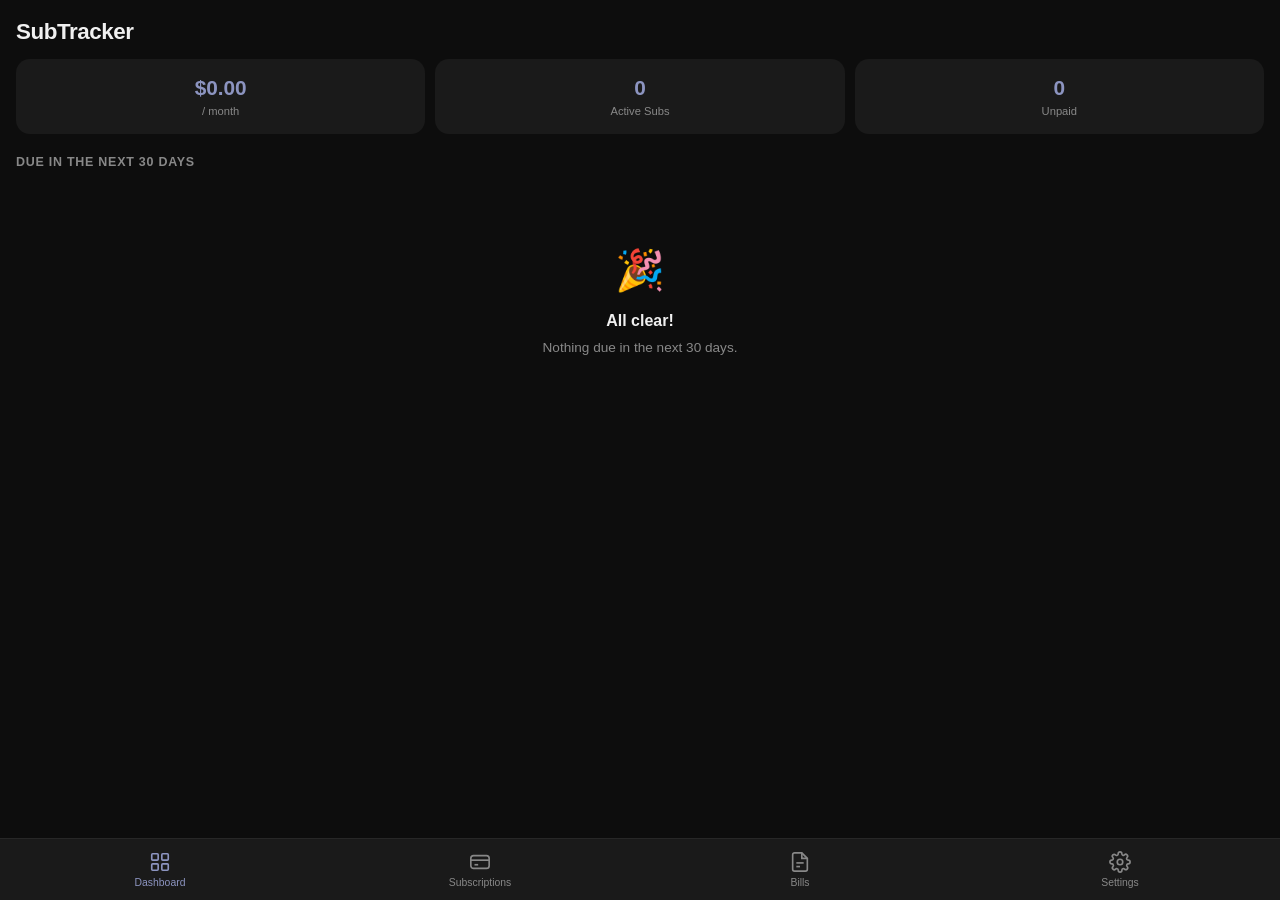
==== subscription_tracker/index.html @ 9bfac3a9 "Add subscription_tracker: vanilla JS PWA for tracking subscriptions and bills - Dashboard with 30-da" ====
<!DOCTYPE html>
<html lang="en">
<head>
  <meta charset="UTF-8">
  <meta name="viewport" content="width=device-width, initial-scale=1, viewport-fit=cover">
  <meta name="description" content="Track subscriptions and bills — never miss a payment">
  <meta name="theme-color" content="#0d0d0d">
  <meta name="apple-mobile-web-app-capable" content="yes">
  <meta name="apple-mobile-web-app-status-bar-style" content="black-translucent">
  <meta name="mobile-web-app-capable" content="yes">
  <link rel="manifest" href="manifest.json">
  <link rel="apple-touch-icon" href="icon-192.svg">
  <link rel="stylesheet" href="styles.css">
  <title>SubTracker</title>
</head>
<body>

  <div id="app"></div>

  <nav id="bottom-nav">
    <!-- Dashboard -->
    <button class="nav-btn active" data-view="dashboard" onclick="navigate('dashboard')">
      <svg viewBox="0 0 24 24" fill="none" stroke="currentColor">
        <rect x="3" y="3" width="7" height="7" rx="1"/>
        <rect x="14" y="3" width="7" height="7" rx="1"/>
        <rect x="3" y="14" width="7" height="7" rx="1"/>
        <rect x="14" y="14" width="7" height="7" rx="1"/>
      </svg>
      Dashboard
    </button>

    <!-- Subscriptions -->
    <button class="nav-btn" data-view="subscriptions" onclick="navigate('subscriptions')">
      <svg viewBox="0 0 24 24" fill="none" stroke="currentColor">
        <rect x="2" y="5" width="20" height="14" rx="3"/>
        <line x1="2" y1="10" x2="22" y2="10"/>
        <line x1="6" y1="15" x2="10" y2="15"/>
      </svg>
      Subscriptions
    </button>

    <!-- Bills -->
    <button class="nav-btn" data-view="bills" onclick="navigate('bills')">
      <svg viewBox="0 0 24 24" fill="none" stroke="currentColor">
        <path d="M14 2H6a2 2 0 0 0-2 2v16a2 2 0 0 0 2 2h12a2 2 0 0 0 2-2V8z"/>
        <polyline points="14 2 14 8 20 8"/>
        <line x1="8" y1="13" x2="16" y2="13"/>
        <line x1="8" y1="17" x2="12" y2="17"/>
      </svg>
      Bills
    </button>

    <!-- Settings -->
    <button class="nav-btn" data-view="settings" onclick="navigate('settings')">
      <svg viewBox="0 0 24 24" fill="none" stroke="currentColor">
        <circle cx="12" cy="12" r="3"/>
        <path d="M19.4 15a1.65 1.65 0 0 0 .33 1.82l.06.06a2 2 0 0 1-2.83 2.83l-.06-.06a1.65 1.65 0 0 0-1.82-.33 1.65 1.65 0 0 0-1 1.51V21a2 2 0 0 1-4 0v-.09A1.65 1.65 0 0 0 9 19.4a1.65 1.65 0 0 0-1.82.33l-.06.06a2 2 0 0 1-2.83-2.83l.06-.06A1.65 1.65 0 0 0 4.68 15a1.65 1.65 0 0 0-1.51-1H3a2 2 0 0 1 0-4h.09A1.65 1.65 0 0 0 4.6 9a1.65 1.65 0 0 0-.33-1.82l-.06-.06a2 2 0 0 1 2.83-2.83l.06.06A1.65 1.65 0 0 0 9 4.68a1.65 1.65 0 0 0 1-1.51V3a2 2 0 0 1 4 0v.09a1.65 1.65 0 0 0 1 1.51 1.65 1.65 0 0 0 1.82-.33l.06-.06a2 2 0 0 1 2.83 2.83l-.06.06A1.65 1.65 0 0 0 19.4 9a1.65 1.65 0 0 0 1.51 1H21a2 2 0 0 1 0 4h-.09a1.65 1.65 0 0 0-1.51 1z"/>
      </svg>
      Settings
    </button>
  </nav>

  <script src="app.js"></script>
</body>
</html>
---- subscription_tracker/styles.css ----
/* ── Reset & Base ──────────────────────────────── */
*, *::before, *::after { box-sizing: border-box; margin: 0; padding: 0; }

:root {
  --bg: #0d0d0d;
  --surface: #1a1a1a;
  --surface2: #242424;
  --accent: #8C94C0;
  --accent-dim: rgba(140,148,192,0.15);
  --text: #f0f0f0;
  --muted: #888;
  --danger: #e05c5c;
  --success: #4caf82;
  --warn: #e0a040;
  --radius: 14px;
  --radius-sm: 8px;
  --nav-h: 62px;
}

html, body {
  height: 100%;
  background: var(--bg);
  color: var(--text);
  font-family: -apple-system, BlinkMacSystemFont, 'Segoe UI', sans-serif;
  font-size: 16px;
  line-height: 1.4;
  -webkit-font-smoothing: antialiased;
}

body {
  overscroll-behavior: none;
}

/* ── Layout ────────────────────────────────────── */
#app {
  padding-bottom: calc(var(--nav-h) + env(safe-area-inset-bottom));
  min-height: 100vh;
}

.page {
  padding: 0 16px 24px;
}

.page-header {
  position: sticky;
  top: 0;
  z-index: 10;
  background: var(--bg);
  padding: 16px 0 12px;
  display: flex;
  align-items: center;
  justify-content: space-between;
  gap: 8px;
}

.page-title {
  font-size: 1.4rem;
  font-weight: 700;
  letter-spacing: -0.02em;
}

/* ── Bottom Nav ────────────────────────────────── */
#bottom-nav {
  position: fixed;
  bottom: 0;
  left: 0;
  right: 0;
  z-index: 100;
  background: var(--surface);
  border-top: 1px solid rgba(255,255,255,0.06);
  display: grid;
  grid-template-columns: repeat(4, 1fr);
  height: calc(var(--nav-h) + env(safe-area-inset-bottom));
  padding-bottom: env(safe-area-inset-bottom);
}

.nav-btn {
  display: flex;
  flex-direction: column;
  align-items: center;
  justify-content: center;
  gap: 4px;
  background: none;
  border: none;
  color: var(--muted);
  font-size: 0.65rem;
  font-weight: 500;
  cursor: pointer;
  padding: 8px 0;
  transition: color 0.15s;
  -webkit-tap-highlight-color: transparent;
}

.nav-btn svg {
  width: 22px;
  height: 22px;
  stroke-width: 1.8;
  flex-shrink: 0;
}

.nav-btn.active {
  color: var(--accent);
}

/* ── Buttons ───────────────────────────────────── */
button { cursor: pointer; font-family: inherit; }

.btn-primary {
  background: var(--accent);
  color: #fff;
  border: none;
  border-radius: var(--radius-sm);
  padding: 10px 18px;
  font-size: 0.9rem;
  font-weight: 600;
  transition: opacity 0.15s;
}
.btn-primary:active { opacity: 0.8; }

.btn-secondary {
  background: var(--surface2);
  color: var(--text);
  border: none;
  border-radius: var(--radius-sm);
  padding: 10px 18px;
  font-size: 0.9rem;
  font-weight: 500;
}

.btn-ghost {
  background: none;
  color: var(--muted);
  border: none;
  border-radius: var(--radius-sm);
  padding: 8px 12px;
  font-size: 0.85rem;
}

.btn-danger {
  background: rgba(224,92,92,0.15);
  color: var(--danger);
  border: none;
  border-radius: var(--radius-sm);
  padding: 10px 18px;
  font-size: 0.9rem;
  font-weight: 600;
}

.btn-sm {
  padding: 6px 12px;
  font-size: 0.8rem;
  border-radius: 20px;
}

.btn-icon {
  background: none;
  border: none;
  color: var(--muted);
  padding: 6px;
  border-radius: var(--radius-sm);
  display: flex;
  align-items: center;
  justify-content: center;
}
.btn-icon:active { background: var(--surface2); }

.btn-add {
  background: var(--accent);
  color: #fff;
  border: none;
  border-radius: 20px;
  padding: 8px 16px;
  font-size: 0.85rem;
  font-weight: 600;
  display: flex;
  align-items: center;
  gap: 4px;
}

/* ── Cards ─────────────────────────────────────── */
.item-card {
  background: var(--surface);
  border-radius: var(--radius);
  padding: 14px 16px;
  margin-bottom: 10px;
  display: flex;
  align-items: flex-start;
  gap: 12px;
}

.item-card-body {
  flex: 1;
  min-width: 0;
}

.item-card-name {
  font-weight: 600;
  font-size: 0.95rem;
  white-space: nowrap;
  overflow: hidden;
  text-overflow: ellipsis;
}

.item-card-meta {
  font-size: 0.78rem;
  color: var(--muted);
  margin-top: 3px;
}

.item-card-cost {
  font-size: 1.05rem;
  font-weight: 700;
  color: var(--text);
  white-space: nowrap;
}

.item-card-actions {
  display: flex;
  align-items: center;
  gap: 4px;
  flex-shrink: 0;
}

.card-right {
  display: flex;
  flex-direction: column;
  align-items: flex-end;
  gap: 8px;
  flex-shrink: 0;
}

/* ── Icon circle ───────────────────────────────── */
.item-icon {
  width: 40px;
  height: 40px;
  border-radius: 10px;
  display: flex;
  align-items: center;
  justify-content: center;
  font-size: 1.2rem;
  flex-shrink: 0;
  background: var(--surface2);
}

/* ── Chips / Badges ────────────────────────────── */
.chip {
  display: inline-flex;
  align-items: center;
  gap: 4px;
  font-size: 0.72rem;
  font-weight: 600;
  padding: 3px 8px;
  border-radius: 20px;
}

.chip-paid {
  background: rgba(76,175,130,0.18);
  color: var(--success);
}

.chip-unpaid {
  background: var(--surface2);
  color: var(--muted);
}

.chip-overdue {
  background: rgba(224,92,92,0.15);
  color: var(--danger);
}

.chip-due-soon {
  background: rgba(224,160,64,0.18);
  color: var(--warn);
}

/* Category badges */
.cat-badge {
  font-size: 0.68rem;
  font-weight: 600;
  padding: 2px 7px;
  border-radius: 20px;
}
.cat-entertainment { background: rgba(124,58,237,0.2); color: #a78bfa; }
.cat-utilities     { background: rgba(8,145,178,0.2);  color: #67e8f9; }
.cat-software      { background: rgba(5,150,105,0.2);  color: #6ee7b7; }
.cat-health        { background: rgba(220,38,38,0.2);  color: #fca5a5; }
.cat-food          { background: rgba(217,119,6,0.2);  color: #fcd34d; }
.cat-other         { background: rgba(107,114,128,0.2);color: #d1d5db; }

/* ── Summary Stats Row ─────────────────────────── */
.stats-row {
  display: grid;
  grid-template-columns: repeat(3, 1fr);
  gap: 10px;
  margin-bottom: 20px;
}

.stat-card {
  background: var(--surface);
  border-radius: var(--radius);
  padding: 14px 12px;
  text-align: center;
}

.stat-value {
  font-size: 1.3rem;
  font-weight: 700;
  color: var(--accent);
}

.stat-label {
  font-size: 0.7rem;
  color: var(--muted);
  margin-top: 2px;
}

/* ── Section headers ───────────────────────────── */
.section-header {
  font-size: 0.78rem;
  font-weight: 700;
  text-transform: uppercase;
  letter-spacing: 0.06em;
  color: var(--muted);
  margin: 20px 0 10px;
}

/* ── Forms / Inputs ────────────────────────────── */
.input-field {
  width: 100%;
  background: var(--surface2);
  border: 1px solid rgba(255,255,255,0.08);
  border-radius: var(--radius-sm);
  color: var(--text);
  font-size: 0.95rem;
  font-family: inherit;
  padding: 11px 14px;
  outline: none;
  transition: border-color 0.15s;
}
.input-field:focus { border-color: var(--accent); }

select.input-field {
  appearance: none;
  background-image: url("data:image/svg+xml,%3Csvg xmlns='http://www.w3.org/2000/svg' width='12' height='8' viewBox='0 0 12 8'%3E%3Cpath d='M1 1l5 5 5-5' stroke='%23888' stroke-width='1.5' fill='none' stroke-linecap='round'/%3E%3C/svg%3E");
  background-repeat: no-repeat;
  background-position: right 14px center;
  padding-right: 36px;
}

.form-group {
  margin-bottom: 14px;
}

.form-label {
  display: block;
  font-size: 0.78rem;
  font-weight: 600;
  color: var(--muted);
  text-transform: uppercase;
  letter-spacing: 0.04em;
  margin-bottom: 6px;
}

.form-row {
  display: grid;
  grid-template-columns: 1fr 1fr;
  gap: 10px;
}

/* ── Modal ─────────────────────────────────────── */
.modal-overlay {
  position: fixed;
  inset: 0;
  z-index: 200;
  background: rgba(0,0,0,0.7);
  backdrop-filter: blur(4px);
  display: flex;
  align-items: flex-end;
  padding: 0;
}

.modal-sheet {
  background: var(--surface);
  border-radius: 20px 20px 0 0;
  width: 100%;
  max-height: 92vh;
  overflow-y: auto;
  padding: 20px 20px calc(20px + env(safe-area-inset-bottom));
  -webkit-overflow-scrolling: touch;
}

.modal-handle {
  width: 36px;
  height: 4px;
  background: rgba(255,255,255,0.15);
  border-radius: 2px;
  margin: 0 auto 20px;
}

.modal-title {
  font-size: 1.1rem;
  font-weight: 700;
  margin-bottom: 20px;
}

.modal-actions {
  display: flex;
  gap: 10px;
  margin-top: 20px;
}
.modal-actions .btn-primary,
.modal-actions .btn-secondary { flex: 1; }

/* ── Dashboard Due Soon list ───────────────────── */
.due-item {
  background: var(--surface);
  border-radius: var(--radius);
  padding: 12px 14px;
  margin-bottom: 8px;
  display: flex;
  align-items: center;
  gap: 12px;
}

.due-item-body { flex: 1; min-width: 0; }
.due-item-name { font-weight: 600; font-size: 0.9rem; }
.due-item-sub  { font-size: 0.75rem; color: var(--muted); margin-top: 2px; }
.due-item-right { display: flex; flex-direction: column; align-items: flex-end; gap: 6px; flex-shrink: 0; }
.due-item-amount { font-weight: 700; font-size: 0.95rem; }

/* ── Empty state ───────────────────────────────── */
.empty-state {
  text-align: center;
  padding: 60px 20px;
  color: var(--muted);
}
.empty-state-icon { font-size: 2.5rem; margin-bottom: 12px; }
.empty-state-title { font-weight: 600; font-size: 1rem; color: var(--text); margin-bottom: 6px; }
.empty-state-body  { font-size: 0.85rem; line-height: 1.5; }

/* ── Settings ──────────────────────────────────── */
.settings-section {
  background: var(--surface);
  border-radius: var(--radius);
  overflow: hidden;
  margin-bottom: 16px;
}

.settings-row {
  display: flex;
  align-items: center;
  justify-content: space-between;
  padding: 16px;
  border-bottom: 1px solid rgba(255,255,255,0.05);
}
.settings-row:last-child { border-bottom: none; }

.settings-row-label { font-size: 0.9rem; font-weight: 500; }
.settings-row-sub   { font-size: 0.75rem; color: var(--muted); margin-top: 2px; }

/* ── Mark paid button ──────────────────────────── */
.btn-mark-paid {
  background: var(--accent-dim);
  color: var(--accent);
  border: none;
  border-radius: 20px;
  padding: 5px 12px;
  font-size: 0.75rem;
  font-weight: 600;
  white-space: nowrap;
  font-family: inherit;
}
.btn-mark-paid:active { opacity: 0.7; }

.btn-mark-paid.paid {
  background: rgba(76,175,130,0.15);
  color: var(--success);
}

/* ── Divider ───────────────────────────────────── */
.divider {
  height: 1px;
  background: rgba(255,255,255,0.06);
  margin: 16px 0;
}

/* ── Confirm overlay ───────────────────────────── */
.confirm-overlay {
  position: fixed;
  inset: 0;
  z-index: 300;
  background: rgba(0,0,0,0.8);
  display: flex;
  align-items: center;
  justify-content: center;
  padding: 20px;
}
.confirm-card {
  background: var(--surface);
  border-radius: var(--radius);
  padding: 24px 20px;
  max-width: 320px;
  width: 100%;
  text-align: center;
}
.confirm-title { font-weight: 700; font-size: 1rem; margin-bottom: 8px; }
.confirm-body  { font-size: 0.85rem; color: var(--muted); margin-bottom: 20px; line-height: 1.5; }
.confirm-btns  { display: flex; gap: 10px; }
.confirm-btns button { flex: 1; }
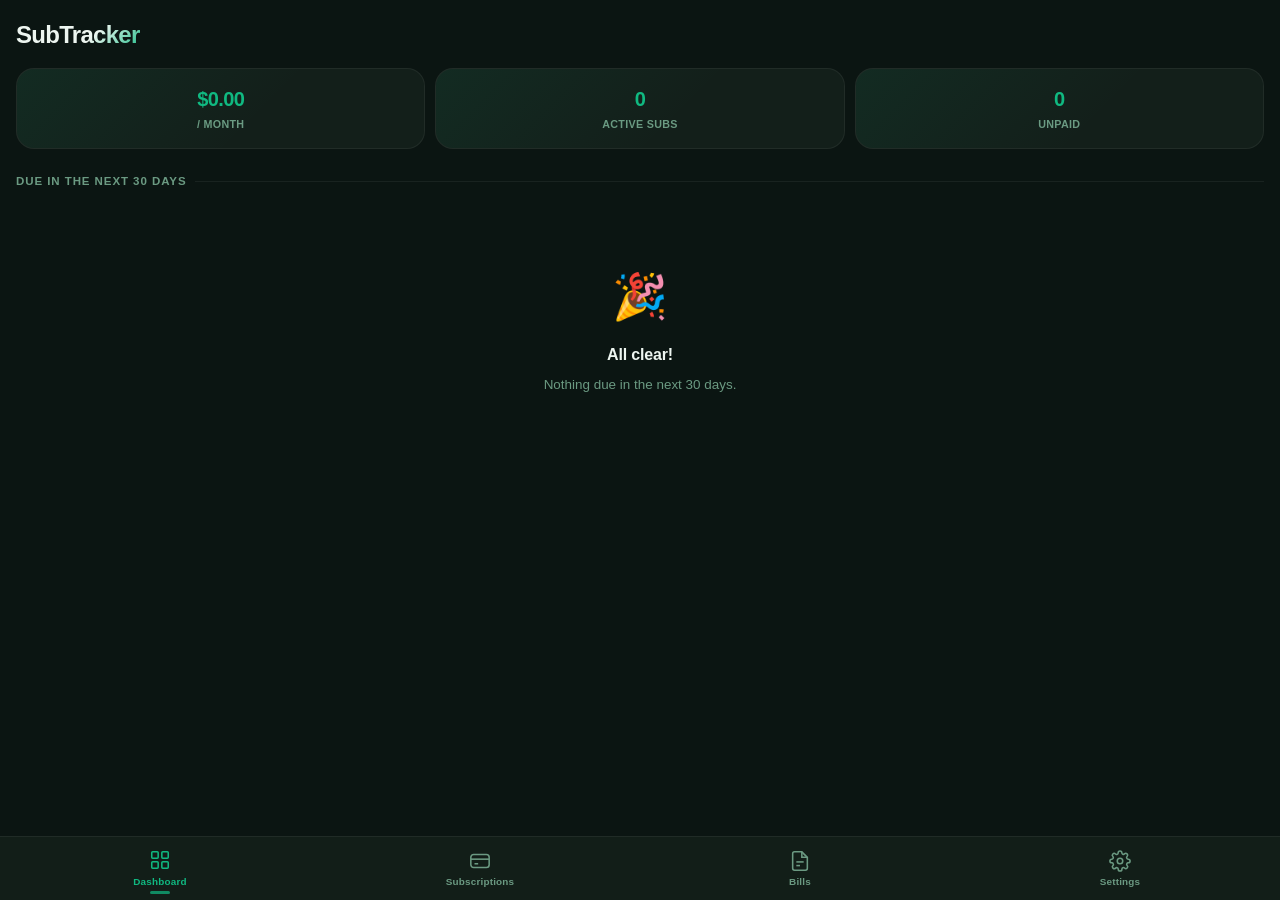
==== commit f321522b: "Redesign UI with forest green theme and visual polish - New color palette: deep green background (#0" ====
--- a/subscription_tracker/index.html
+++ b/subscription_tracker/index.html
@@ -4,7 +4,7 @@
   <meta charset="UTF-8">
   <meta name="viewport" content="width=device-width, initial-scale=1, viewport-fit=cover">
   <meta name="description" content="Track subscriptions and bills — never miss a payment">
-  <meta name="theme-color" content="#0d0d0d">
+  <meta name="theme-color" content="#0b1512">
   <meta name="apple-mobile-web-app-capable" content="yes">
   <meta name="apple-mobile-web-app-status-bar-style" content="black-translucent">
   <meta name="mobile-web-app-capable" content="yes">
--- a/subscription_tracker/styles.css
+++ b/subscription_tracker/styles.css
@@ -2,19 +2,29 @@
 *, *::before, *::after { box-sizing: border-box; margin: 0; padding: 0; }
 
 :root {
-  --bg: #0d0d0d;
-  --surface: #1a1a1a;
-  --surface2: #242424;
-  --accent: #8C94C0;
-  --accent-dim: rgba(140,148,192,0.15);
-  --text: #f0f0f0;
-  --muted: #888;
-  --danger: #e05c5c;
-  --success: #4caf82;
-  --warn: #e0a040;
-  --radius: 14px;
-  --radius-sm: 8px;
-  --nav-h: 62px;
+  --bg: #0b1512;
+  --surface: #131f1a;
+  --surface2: #1c2e26;
+  --surface3: #243a30;
+  --accent: #10b981;
+  --accent-dim: rgba(16,185,129,0.14);
+  --accent-glow: rgba(16,185,129,0.08);
+  --text: #edf5f0;
+  --text2: #b8d4c4;
+  --muted: #6b9a82;
+  --border: rgba(255,255,255,0.06);
+  --border-accent: rgba(16,185,129,0.25);
+  --danger: #f87171;
+  --danger-dim: rgba(248,113,113,0.12);
+  --success: #34d399;
+  --success-dim: rgba(52,211,153,0.14);
+  --warn: #fbbf24;
+  --warn-dim: rgba(251,191,36,0.14);
+  --radius: 18px;
+  --radius-sm: 10px;
+  --radius-xs: 6px;
+  --nav-h: 64px;
+  --shadow: 0 2px 12px rgba(0,0,0,0.35);
 }
 
 html, body {
@@ -23,13 +33,11 @@
   color: var(--text);
   font-family: -apple-system, BlinkMacSystemFont, 'Segoe UI', sans-serif;
   font-size: 16px;
-  line-height: 1.4;
+  line-height: 1.45;
   -webkit-font-smoothing: antialiased;
 }
 
-body {
-  overscroll-behavior: none;
-}
+body { overscroll-behavior: none; }
 
 /* ── Layout ────────────────────────────────────── */
 #app {
@@ -38,7 +46,7 @@
 }
 
 .page {
-  padding: 0 16px 24px;
+  padding: 0 16px 32px;
 }
 
 .page-header {
@@ -46,17 +54,22 @@
   top: 0;
   z-index: 10;
   background: var(--bg);
-  padding: 16px 0 12px;
+  padding: 18px 0 14px;
   display: flex;
   align-items: center;
   justify-content: space-between;
   gap: 8px;
+  border-bottom: 1px solid transparent;
 }
 
 .page-title {
-  font-size: 1.4rem;
-  font-weight: 700;
-  letter-spacing: -0.02em;
+  font-size: 1.5rem;
+  font-weight: 800;
+  letter-spacing: -0.03em;
+  background: linear-gradient(135deg, var(--text) 60%, var(--accent));
+  -webkit-background-clip: text;
+  -webkit-text-fill-color: transparent;
+  background-clip: text;
 }
 
 /* ── Bottom Nav ────────────────────────────────── */
@@ -66,8 +79,10 @@
   left: 0;
   right: 0;
   z-index: 100;
-  background: var(--surface);
-  border-top: 1px solid rgba(255,255,255,0.06);
+  background: rgba(19,31,26,0.95);
+  backdrop-filter: blur(16px);
+  -webkit-backdrop-filter: blur(16px);
+  border-top: 1px solid var(--border);
   display: grid;
   grid-template-columns: repeat(4, 1fr);
   height: calc(var(--nav-h) + env(safe-area-inset-bottom));
@@ -83,23 +98,41 @@
   background: none;
   border: none;
   color: var(--muted);
-  font-size: 0.65rem;
-  font-weight: 500;
+  font-size: 0.62rem;
+  font-weight: 600;
+  letter-spacing: 0.02em;
   cursor: pointer;
   padding: 8px 0;
-  transition: color 0.15s;
+  transition: color 0.2s;
   -webkit-tap-highlight-color: transparent;
+  position: relative;
 }
 
 .nav-btn svg {
   width: 22px;
   height: 22px;
-  stroke-width: 1.8;
+  stroke-width: 1.7;
   flex-shrink: 0;
+  transition: transform 0.2s;
 }
 
 .nav-btn.active {
   color: var(--accent);
+}
+
+.nav-btn.active svg {
+  transform: translateY(-1px);
+}
+
+.nav-btn.active::after {
+  content: '';
+  position: absolute;
+  bottom: 6px;
+  width: 20px;
+  height: 3px;
+  background: var(--accent);
+  border-radius: 2px;
+  opacity: 0.7;
 }
 
 /* ── Buttons ───────────────────────────────────── */
@@ -110,22 +143,26 @@
   color: #fff;
   border: none;
   border-radius: var(--radius-sm);
-  padding: 10px 18px;
+  padding: 12px 20px;
+  font-size: 0.9rem;
+  font-weight: 700;
+  letter-spacing: 0.01em;
+  transition: opacity 0.15s, transform 0.1s;
+  box-shadow: 0 4px 14px rgba(16,185,129,0.3);
+}
+.btn-primary:active { opacity: 0.85; transform: scale(0.98); }
+
+.btn-secondary {
+  background: var(--surface2);
+  color: var(--text2);
+  border: 1px solid var(--border);
+  border-radius: var(--radius-sm);
+  padding: 12px 20px;
   font-size: 0.9rem;
   font-weight: 600;
-  transition: opacity 0.15s;
-}
-.btn-primary:active { opacity: 0.8; }
-
-.btn-secondary {
-  background: var(--surface2);
-  color: var(--text);
-  border: none;
-  border-radius: var(--radius-sm);
-  padding: 10px 18px;
-  font-size: 0.9rem;
-  font-weight: 500;
-}
+  transition: background 0.15s;
+}
+.btn-secondary:active { background: var(--surface3); }
 
 .btn-ghost {
   background: none;
@@ -137,18 +174,18 @@
 }
 
 .btn-danger {
-  background: rgba(224,92,92,0.15);
+  background: var(--danger-dim);
   color: var(--danger);
-  border: none;
+  border: 1px solid rgba(248,113,113,0.2);
   border-radius: var(--radius-sm);
-  padding: 10px 18px;
+  padding: 12px 20px;
   font-size: 0.9rem;
-  font-weight: 600;
+  font-weight: 700;
 }
 
 .btn-sm {
-  padding: 6px 12px;
-  font-size: 0.8rem;
+  padding: 7px 14px;
+  font-size: 0.78rem;
   border-radius: 20px;
 }
 
@@ -156,36 +193,43 @@
   background: none;
   border: none;
   color: var(--muted);
-  padding: 6px;
-  border-radius: var(--radius-sm);
+  padding: 7px;
+  border-radius: var(--radius-xs);
   display: flex;
   align-items: center;
   justify-content: center;
-}
-.btn-icon:active { background: var(--surface2); }
+  transition: background 0.15s, color 0.15s;
+}
+.btn-icon:active { background: var(--surface3); color: var(--text); }
 
 .btn-add {
   background: var(--accent);
   color: #fff;
   border: none;
   border-radius: 20px;
-  padding: 8px 16px;
-  font-size: 0.85rem;
-  font-weight: 600;
-  display: flex;
-  align-items: center;
-  gap: 4px;
-}
+  padding: 9px 18px;
+  font-size: 0.82rem;
+  font-weight: 700;
+  display: flex;
+  align-items: center;
+  gap: 5px;
+  box-shadow: 0 3px 10px rgba(16,185,129,0.3);
+  transition: opacity 0.15s, transform 0.1s;
+}
+.btn-add:active { opacity: 0.85; transform: scale(0.97); }
 
 /* ── Cards ─────────────────────────────────────── */
 .item-card {
   background: var(--surface);
   border-radius: var(--radius);
-  padding: 14px 16px;
+  padding: 16px;
   margin-bottom: 10px;
   display: flex;
   align-items: flex-start;
   gap: 12px;
+  border: 1px solid var(--border);
+  border-left: 3px solid var(--accent);
+  transition: border-color 0.2s;
 }
 
 .item-card-body {
@@ -194,30 +238,36 @@
 }
 
 .item-card-name {
-  font-weight: 600;
+  font-weight: 700;
   font-size: 0.95rem;
   white-space: nowrap;
   overflow: hidden;
   text-overflow: ellipsis;
+  color: var(--text);
 }
 
 .item-card-meta {
-  font-size: 0.78rem;
-  color: var(--muted);
-  margin-top: 3px;
+  font-size: 0.76rem;
+  color: var(--muted);
+  margin-top: 4px;
+  display: flex;
+  align-items: center;
+  flex-wrap: wrap;
+  gap: 4px;
 }
 
 .item-card-cost {
   font-size: 1.05rem;
-  font-weight: 700;
+  font-weight: 800;
   color: var(--text);
   white-space: nowrap;
+  letter-spacing: -0.02em;
 }
 
 .item-card-actions {
   display: flex;
   align-items: center;
-  gap: 4px;
+  gap: 2px;
   flex-shrink: 0;
 }
 
@@ -225,21 +275,22 @@
   display: flex;
   flex-direction: column;
   align-items: flex-end;
-  gap: 8px;
+  gap: 7px;
   flex-shrink: 0;
 }
 
 /* ── Icon circle ───────────────────────────────── */
 .item-icon {
-  width: 40px;
-  height: 40px;
-  border-radius: 10px;
+  width: 42px;
+  height: 42px;
+  border-radius: 12px;
   display: flex;
   align-items: center;
   justify-content: center;
   font-size: 1.2rem;
   flex-shrink: 0;
   background: var(--surface2);
+  border: 1px solid var(--border);
 }
 
 /* ── Chips / Badges ────────────────────────────── */
@@ -247,124 +298,155 @@
   display: inline-flex;
   align-items: center;
   gap: 4px;
-  font-size: 0.72rem;
-  font-weight: 600;
-  padding: 3px 8px;
+  font-size: 0.7rem;
+  font-weight: 700;
+  padding: 3px 9px;
   border-radius: 20px;
+  letter-spacing: 0.02em;
 }
 
 .chip-paid {
-  background: rgba(76,175,130,0.18);
+  background: var(--success-dim);
   color: var(--success);
 }
 
 .chip-unpaid {
   background: var(--surface2);
   color: var(--muted);
+  border: 1px solid var(--border);
 }
 
 .chip-overdue {
-  background: rgba(224,92,92,0.15);
+  background: var(--danger-dim);
   color: var(--danger);
 }
 
 .chip-due-soon {
-  background: rgba(224,160,64,0.18);
+  background: var(--warn-dim);
   color: var(--warn);
 }
 
 /* Category badges */
 .cat-badge {
-  font-size: 0.68rem;
-  font-weight: 600;
-  padding: 2px 7px;
+  font-size: 0.67rem;
+  font-weight: 700;
+  padding: 2px 8px;
   border-radius: 20px;
-}
-.cat-entertainment { background: rgba(124,58,237,0.2); color: #a78bfa; }
-.cat-utilities     { background: rgba(8,145,178,0.2);  color: #67e8f9; }
-.cat-software      { background: rgba(5,150,105,0.2);  color: #6ee7b7; }
-.cat-health        { background: rgba(220,38,38,0.2);  color: #fca5a5; }
-.cat-food          { background: rgba(217,119,6,0.2);  color: #fcd34d; }
-.cat-other         { background: rgba(107,114,128,0.2);color: #d1d5db; }
+  letter-spacing: 0.02em;
+}
+.cat-entertainment { background: rgba(167,139,250,0.15); color: #a78bfa; }
+.cat-utilities     { background: rgba(56,189,248,0.15);  color: #38bdf8; }
+.cat-software      { background: rgba(16,185,129,0.15);  color: #34d399; }
+.cat-health        { background: rgba(251,113,133,0.15); color: #fb7185; }
+.cat-food          { background: rgba(251,191,36,0.15);  color: #fbbf24; }
+.cat-other         { background: rgba(148,163,184,0.12); color: #94a3b8; }
 
 /* ── Summary Stats Row ─────────────────────────── */
 .stats-row {
   display: grid;
   grid-template-columns: repeat(3, 1fr);
   gap: 10px;
-  margin-bottom: 20px;
+  margin-bottom: 24px;
 }
 
 .stat-card {
   background: var(--surface);
   border-radius: var(--radius);
-  padding: 14px 12px;
+  padding: 16px 12px;
   text-align: center;
+  border: 1px solid var(--border);
+  position: relative;
+  overflow: hidden;
+}
+
+.stat-card::before {
+  content: '';
+  position: absolute;
+  inset: 0;
+  background: linear-gradient(135deg, var(--accent-glow), transparent 60%);
+  pointer-events: none;
 }
 
 .stat-value {
-  font-size: 1.3rem;
-  font-weight: 700;
+  font-size: 1.25rem;
+  font-weight: 800;
   color: var(--accent);
+  letter-spacing: -0.03em;
 }
 
 .stat-label {
-  font-size: 0.7rem;
-  color: var(--muted);
-  margin-top: 2px;
+  font-size: 0.67rem;
+  color: var(--muted);
+  margin-top: 3px;
+  font-weight: 600;
+  letter-spacing: 0.03em;
+  text-transform: uppercase;
 }
 
 /* ── Section headers ───────────────────────────── */
 .section-header {
-  font-size: 0.78rem;
-  font-weight: 700;
+  font-size: 0.72rem;
+  font-weight: 800;
   text-transform: uppercase;
-  letter-spacing: 0.06em;
-  color: var(--muted);
-  margin: 20px 0 10px;
+  letter-spacing: 0.08em;
+  color: var(--muted);
+  margin: 22px 0 10px;
+  display: flex;
+  align-items: center;
+  gap: 8px;
+}
+
+.section-header::after {
+  content: '';
+  flex: 1;
+  height: 1px;
+  background: var(--border);
 }
 
 /* ── Forms / Inputs ────────────────────────────── */
 .input-field {
   width: 100%;
   background: var(--surface2);
-  border: 1px solid rgba(255,255,255,0.08);
+  border: 1px solid var(--border);
   border-radius: var(--radius-sm);
   color: var(--text);
   font-size: 0.95rem;
   font-family: inherit;
-  padding: 11px 14px;
+  padding: 12px 14px;
   outline: none;
-  transition: border-color 0.15s;
-}
-.input-field:focus { border-color: var(--accent); }
+  transition: border-color 0.2s, box-shadow 0.2s;
+}
+.input-field:focus {
+  border-color: var(--accent);
+  box-shadow: 0 0 0 3px var(--accent-dim);
+}
 
 select.input-field {
   appearance: none;
-  background-image: url("data:image/svg+xml,%3Csvg xmlns='http://www.w3.org/2000/svg' width='12' height='8' viewBox='0 0 12 8'%3E%3Cpath d='M1 1l5 5 5-5' stroke='%23888' stroke-width='1.5' fill='none' stroke-linecap='round'/%3E%3C/svg%3E");
+  background-image: url("data:image/svg+xml,%3Csvg xmlns='http://www.w3.org/2000/svg' width='12' height='8' viewBox='0 0 12 8'%3E%3Cpath d='M1 1l5 5 5-5' stroke='%236b9a82' stroke-width='1.5' fill='none' stroke-linecap='round'/%3E%3C/svg%3E");
   background-repeat: no-repeat;
   background-position: right 14px center;
   padding-right: 36px;
 }
 
 .form-group {
-  margin-bottom: 14px;
+  margin-bottom: 16px;
 }
 
 .form-label {
   display: block;
-  font-size: 0.78rem;
-  font-weight: 600;
+  font-size: 0.72rem;
+  font-weight: 700;
   color: var(--muted);
   text-transform: uppercase;
-  letter-spacing: 0.04em;
-  margin-bottom: 6px;
+  letter-spacing: 0.05em;
+  margin-bottom: 7px;
 }
 
 .form-row {
   display: grid;
   grid-template-columns: 1fr 1fr;
-  gap: 10px;
+  gap: 12px;
 }
 
 /* ── Modal ─────────────────────────────────────── */
@@ -372,8 +454,9 @@
   position: fixed;
   inset: 0;
   z-index: 200;
-  background: rgba(0,0,0,0.7);
-  backdrop-filter: blur(4px);
+  background: rgba(0,0,0,0.6);
+  backdrop-filter: blur(6px);
+  -webkit-backdrop-filter: blur(6px);
   display: flex;
   align-items: flex-end;
   padding: 0;
@@ -381,62 +464,65 @@
 
 .modal-sheet {
   background: var(--surface);
-  border-radius: 20px 20px 0 0;
+  border-radius: 24px 24px 0 0;
   width: 100%;
   max-height: 92vh;
   overflow-y: auto;
-  padding: 20px 20px calc(20px + env(safe-area-inset-bottom));
+  padding: 20px 20px calc(24px + env(safe-area-inset-bottom));
   -webkit-overflow-scrolling: touch;
+  border-top: 1px solid var(--border-accent);
 }
 
 .modal-handle {
   width: 36px;
   height: 4px;
-  background: rgba(255,255,255,0.15);
+  background: var(--surface3);
   border-radius: 2px;
-  margin: 0 auto 20px;
+  margin: 0 auto 22px;
 }
 
 .modal-title {
-  font-size: 1.1rem;
-  font-weight: 700;
+  font-size: 1.15rem;
+  font-weight: 800;
   margin-bottom: 20px;
+  letter-spacing: -0.02em;
 }
 
 .modal-actions {
   display: flex;
   gap: 10px;
-  margin-top: 20px;
+  margin-top: 24px;
 }
 .modal-actions .btn-primary,
-.modal-actions .btn-secondary { flex: 1; }
+.modal-actions .btn-secondary { flex: 1; text-align: center; }
 
 /* ── Dashboard Due Soon list ───────────────────── */
 .due-item {
   background: var(--surface);
   border-radius: var(--radius);
-  padding: 12px 14px;
+  padding: 13px 15px;
   margin-bottom: 8px;
   display: flex;
   align-items: center;
   gap: 12px;
+  border: 1px solid var(--border);
 }
 
 .due-item-body { flex: 1; min-width: 0; }
-.due-item-name { font-weight: 600; font-size: 0.9rem; }
-.due-item-sub  { font-size: 0.75rem; color: var(--muted); margin-top: 2px; }
+.due-item-name { font-weight: 700; font-size: 0.9rem; }
+.due-item-sub  { font-size: 0.73rem; color: var(--muted); margin-top: 2px; }
 .due-item-right { display: flex; flex-direction: column; align-items: flex-end; gap: 6px; flex-shrink: 0; }
-.due-item-amount { font-weight: 700; font-size: 0.95rem; }
+.due-item-amount { font-weight: 800; font-size: 0.95rem; letter-spacing: -0.02em; }
 
 /* ── Empty state ───────────────────────────────── */
 .empty-state {
   text-align: center;
-  padding: 60px 20px;
-  color: var(--muted);
-}
-.empty-state-icon { font-size: 2.5rem; margin-bottom: 12px; }
-.empty-state-title { font-weight: 600; font-size: 1rem; color: var(--text); margin-bottom: 6px; }
-.empty-state-body  { font-size: 0.85rem; line-height: 1.5; }
+  padding: 64px 20px;
+  color: var(--muted);
+}
+.empty-state-icon  { font-size: 2.8rem; margin-bottom: 14px; }
+.empty-state-title { font-weight: 700; font-size: 1rem; color: var(--text); margin-bottom: 8px; letter-spacing: -0.01em; }
+.empty-state-body  { font-size: 0.84rem; line-height: 1.6; color: var(--muted); }
 
 /* ── Settings ──────────────────────────────────── */
 .settings-section {
@@ -444,43 +530,68 @@
   border-radius: var(--radius);
   overflow: hidden;
   margin-bottom: 16px;
+  border: 1px solid var(--border);
 }
 
 .settings-row {
   display: flex;
   align-items: center;
   justify-content: space-between;
-  padding: 16px;
-  border-bottom: 1px solid rgba(255,255,255,0.05);
+  padding: 16px 18px;
+  border-bottom: 1px solid var(--border);
+  gap: 12px;
 }
 .settings-row:last-child { border-bottom: none; }
 
-.settings-row-label { font-size: 0.9rem; font-weight: 500; }
-.settings-row-sub   { font-size: 0.75rem; color: var(--muted); margin-top: 2px; }
+.settings-row-label { font-size: 0.9rem; font-weight: 600; }
+.settings-row-sub   { font-size: 0.74rem; color: var(--muted); margin-top: 2px; }
+
+/* ── Autopay badge & info ──────────────────────── */
+.chip-autopay {
+  display: inline-block;
+  font-size: 0.63rem;
+  font-weight: 800;
+  padding: 2px 7px;
+  border-radius: 20px;
+  background: var(--success-dim);
+  color: var(--success);
+  letter-spacing: 0.04em;
+  text-transform: uppercase;
+}
+
+.item-card-autopay {
+  font-size: 0.72rem;
+  color: var(--success);
+  margin-top: 5px;
+  opacity: 0.85;
+  font-weight: 500;
+}
 
 /* ── Mark paid button ──────────────────────────── */
 .btn-mark-paid {
   background: var(--accent-dim);
   color: var(--accent);
-  border: none;
+  border: 1px solid var(--border-accent);
   border-radius: 20px;
-  padding: 5px 12px;
-  font-size: 0.75rem;
-  font-weight: 600;
+  padding: 5px 13px;
+  font-size: 0.74rem;
+  font-weight: 700;
   white-space: nowrap;
   font-family: inherit;
+  transition: background 0.15s, opacity 0.15s;
 }
 .btn-mark-paid:active { opacity: 0.7; }
 
 .btn-mark-paid.paid {
-  background: rgba(76,175,130,0.15);
+  background: var(--success-dim);
   color: var(--success);
+  border-color: rgba(52,211,153,0.25);
 }
 
 /* ── Divider ───────────────────────────────────── */
 .divider {
   height: 1px;
-  background: rgba(255,255,255,0.06);
+  background: var(--border);
   margin: 16px 0;
 }
 
@@ -489,21 +600,25 @@
   position: fixed;
   inset: 0;
   z-index: 300;
-  background: rgba(0,0,0,0.8);
+  background: rgba(0,0,0,0.75);
+  backdrop-filter: blur(6px);
+  -webkit-backdrop-filter: blur(6px);
   display: flex;
   align-items: center;
   justify-content: center;
-  padding: 20px;
+  padding: 24px;
 }
 .confirm-card {
   background: var(--surface);
   border-radius: var(--radius);
-  padding: 24px 20px;
+  padding: 28px 24px;
   max-width: 320px;
   width: 100%;
   text-align: center;
-}
-.confirm-title { font-weight: 700; font-size: 1rem; margin-bottom: 8px; }
-.confirm-body  { font-size: 0.85rem; color: var(--muted); margin-bottom: 20px; line-height: 1.5; }
+  border: 1px solid var(--border);
+  box-shadow: var(--shadow);
+}
+.confirm-title { font-weight: 800; font-size: 1rem; margin-bottom: 10px; letter-spacing: -0.01em; }
+.confirm-body  { font-size: 0.84rem; color: var(--muted); margin-bottom: 22px; line-height: 1.6; }
 .confirm-btns  { display: flex; gap: 10px; }
 .confirm-btns button { flex: 1; }
